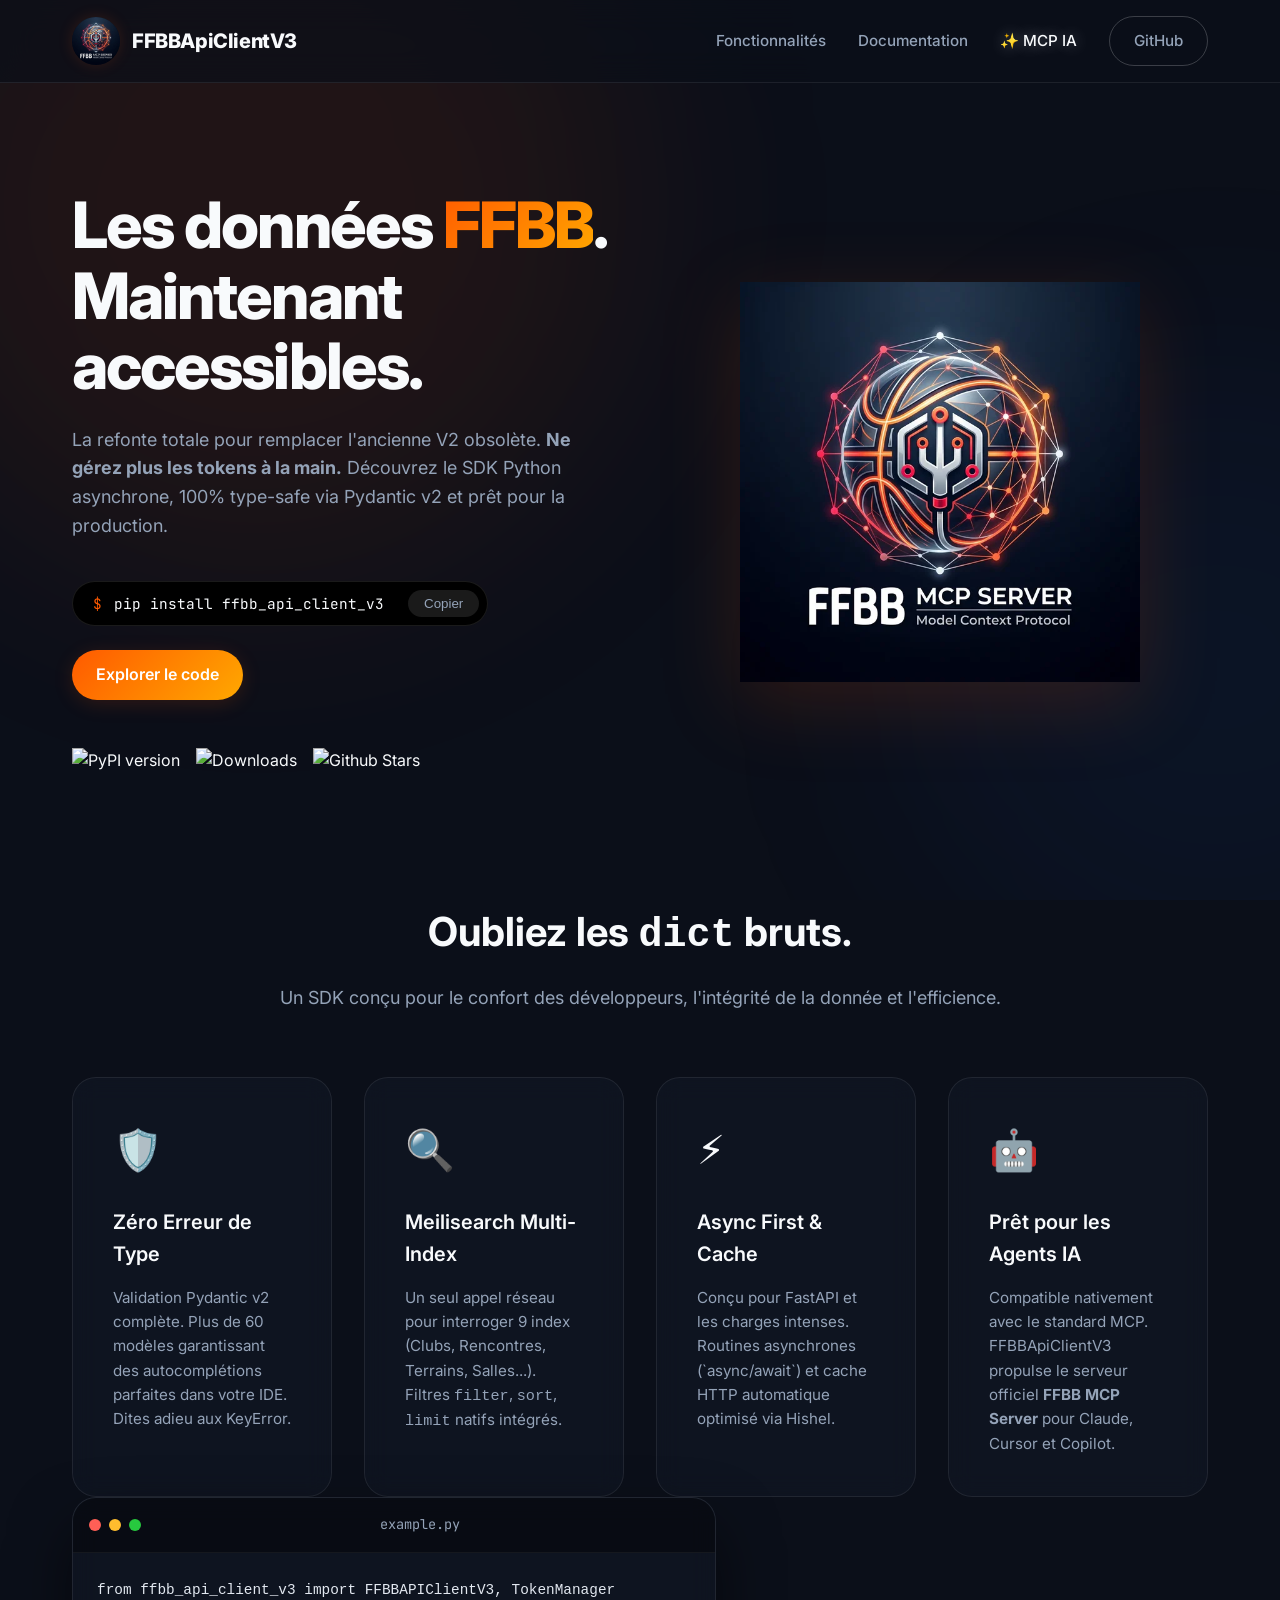
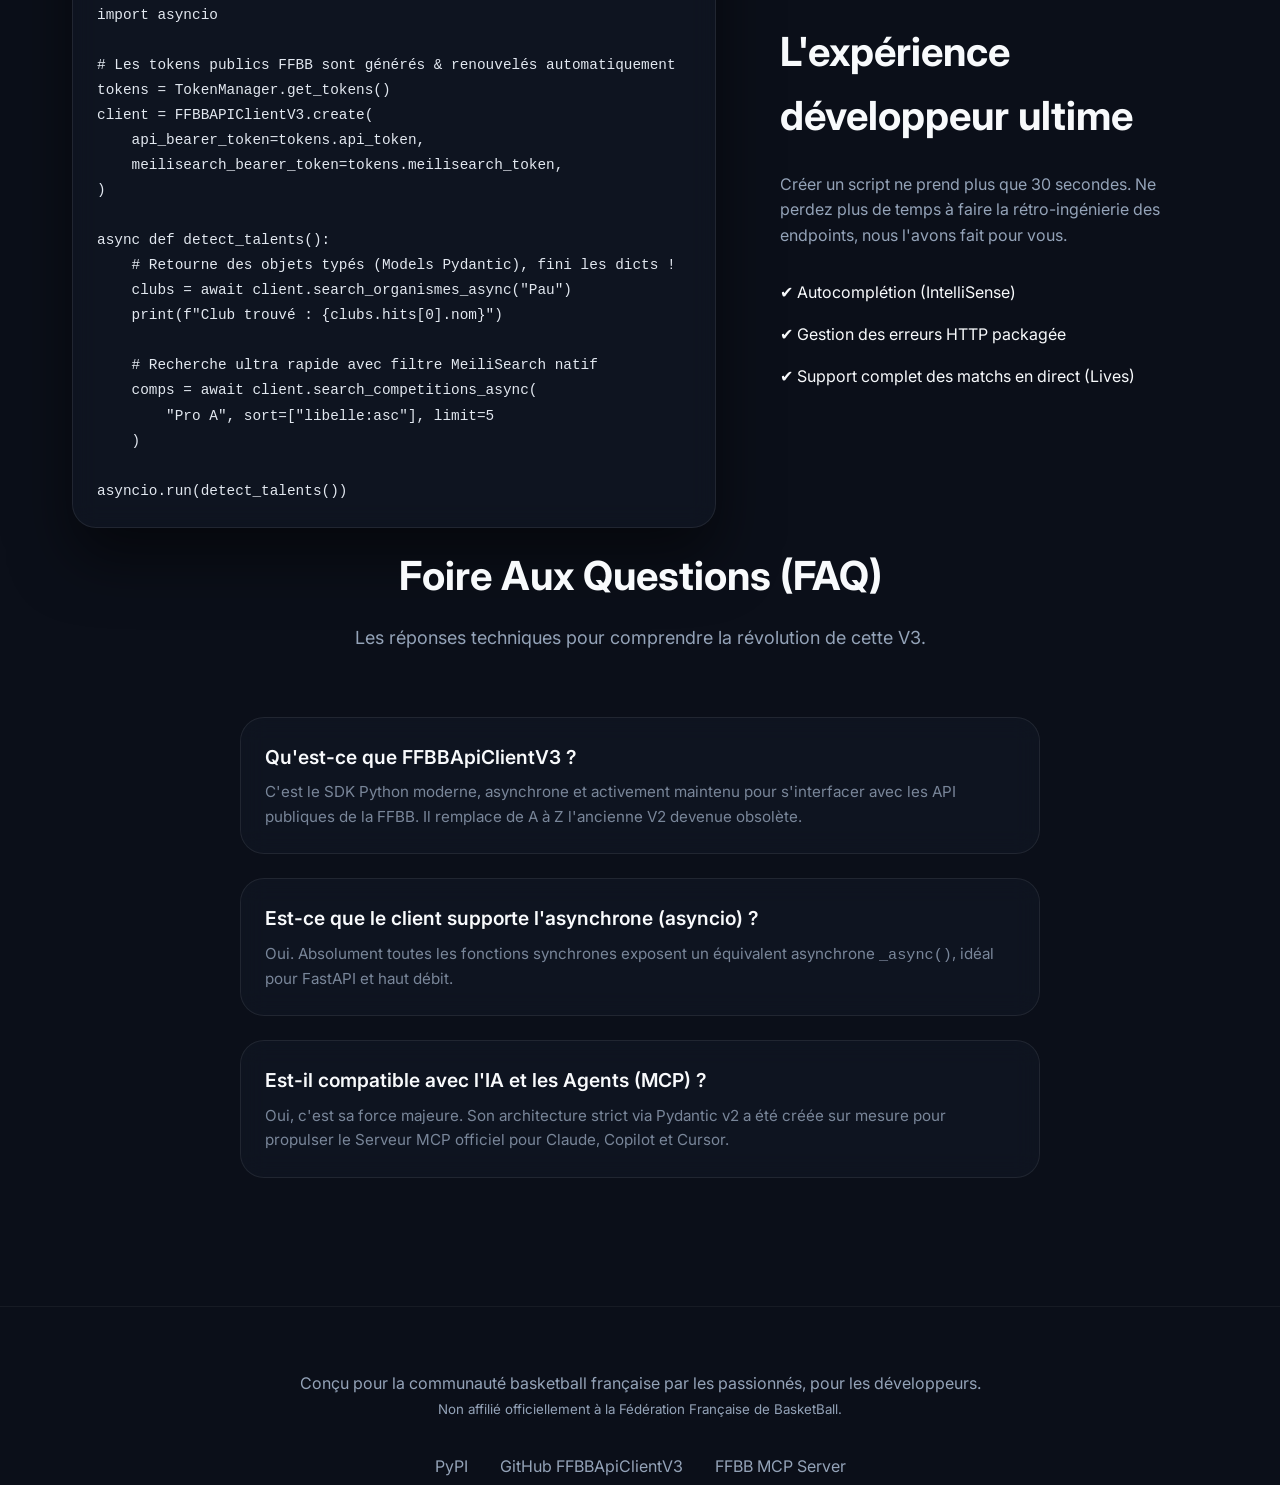
==== index.html @ 58bd7d93 "Deploy website from f0a9eda13e85a540951c4435b79d51ee5d0b53ab" ====
<!DOCTYPE html>
<html lang="fr">
<head>
    <meta charset="UTF-8">
    <meta name="viewport" content="width=device-width, initial-scale=1.0">
    <meta name="description" content="La refonte totale (réécrite de A à Z) de l'ancien client FFBB (V2). FFBBApiClientV3 est le SDK Python moderne, async, et prêt pour l'IA (MCP) pour exploiter les statistiques de Basket France.">
    <meta name="keywords" content="FFBB API, Python SDK, Basketball API, FFBB MCP, Pydantic, Meilisearch, Scraping Basket, Sports Data, AI Agents, Basket France, Statistiques FFBB">
    <meta name="author" content="nickdesi">
    <meta name="robots" content="index, follow">
    <meta name="google-site-verification" content="TEp_bPvybWrZe459iOjSpw6Wixrfol9tAeqlJ4TYw1w" />

    <title>FFBBApiClientV3 | Le SDK Python pour l'API FFBB</title>

    <!-- Open Graph Data -->
    <meta property="og:title" content="FFBBApiClientV3 | Python SDK pour la FFBB">
    <meta property="og:description" content="Type-safe, async, cache implicite et recherche multi-index. L'outil ultime pour manipuler les données du basketball français.">
    <meta property="og:type" content="website">
    <meta property="og:url" content="https://nickdesi.github.io/FFBBApiClientV3/"> <!-- Replace with true URL if needed -->
    <meta property="og:image" content="assets/logo.webp">

    <!-- Fonts -->
    <link rel="preconnect" href="https://fonts.googleapis.com">
    <link rel="preconnect" href="https://fonts.gstatic.com" crossorigin>
    <link href="https://fonts.googleapis.com/css2?family=Inter:wght@300;400;600;800&family=JetBrains+Mono:wght@400;700&display=swap" rel="stylesheet">

    <!-- CSS -->
    <link rel="stylesheet" href="css/style.css">

    <!-- Software Schema.org JSON-LD -->
    <script type="application/ld+json">
    {
      "@context": "https://schema.org",
      "@type": "SoftwareApplication",
      "name": "FFBBApiClientV3",
      "applicationCategory": "DeveloperApplication",
      "developer": {
        "@type": "Person",
        "name": "Nicolas",
        "url": "https://github.com/nickdesi"
      },
      "dateModified": "2026-04-20T17:00:00+00:00",
      "description": "La refonte totale et moderne pour interagir avec les APIs de la Fédération Française de BasketBall (FFBB), incluant Pydantic, support asynchrone natif, et Serveur MCP pour l'IA.",
      "operatingSystem": "All",
      "softwareVersion": "1.7.1",
      "url": "https://github.com/nickdesi/FFBBApiClientV3",
      "offers": {
        "@type": "Offer",
        "price": "0.00",
        "priceCurrency": "EUR"
      }
    }
    </script>

    <!-- FAQ Schema.org JSON-LD -->
    <script type="application/ld+json">
    {
      "@context": "https://schema.org",
      "@type": "FAQPage",
      "mainEntity": [{
        "@type": "Question",
        "name": "Qu'est-ce que FFBBApiClientV3 ?",
        "acceptedAnswer": {
          "@type": "Answer",
          "text": "C'est le SDK Python moderne, asynchrone et activement maintenu pour s'interfacer avec les API publiques de la Fédération Française de BasketBall (FFBB). La refonte totale permet de récupérer salles, calendriers, classements et statistiques avec une fiabilité totale."
        }
      }, {
        "@type": "Question",
        "name": "Est-ce que FFBBApiClientV3 supporte l'asynchrone (asyncio) ?",
        "acceptedAnswer": {
          "@type": "Answer",
          "text": "Oui. Absolument toutes les fonctions exposent un équivalent _async() optimisé pour asyncio et FastAPI."
        }
      }, {
        "@type": "Question",
        "name": "FFBBApiClientV3 est-il compatible avec l'IA et les Agents (MCP) ?",
        "acceptedAnswer": {
          "@type": "Answer",
          "text": "Oui. Son architecture type-safe via Pydantic v2 a été pensée pour piloter le FFBB MCP Server officiel, exploitable par Claude, Cursor ou Copilot."
        }
      }]
    }
    </script>
</head>
<body>
    <div class="background-effects">
        <div class="glow-orb orb-1"></div>
        <div class="glow-orb orb-2"></div>
    </div>

    <header class="glass-header">
        <div class="container header-container">
            <div class="logo-area">
                <img src="assets/logo.webp" alt="FFBBApiClientV3 Logo" class="brand-logo" width="48" height="48">
                <span class="brand-text">FFBBApiClientV3</span>
            </div>
            <nav class="main-nav">
                <a href="#features">Fonctionnalités</a>
                <a href="#code">Documentation</a>
                <a href="https://github.com/nickdesi/FFBB-MCP-Server" target="_blank" class="nav-glow">✨ MCP IA</a>
                <a href="https://github.com/nickdesi/FFBBApiClientV3" class="btn btn-outline" target="_blank">GitHub</a>
            </nav>
        </div>
    </header>

    <main>
        <section class="hero container">
            <div class="hero-content">
                <h1 class="hero-title">
                    Les données <span class="text-gradient">FFBB</span>.<br>
                    Maintenant accessibles.
                </h1>
                <p class="hero-subtitle">
                    La refonte totale pour remplacer l'ancienne V2 obsolète.
                    <strong>Ne gérez plus les tokens à la main.</strong> Découvrez le SDK Python asynchrone, 100% type-safe via Pydantic v2 et prêt pour la production.
                </p>
                <div class="hero-ctas">
                    <div class="terminal-install">
                        <span class="prompt">$</span> pip install ffbb_api_client_v3
                        <button class="copy-btn" onclick="navigator.clipboard.writeText('pip install ffbb_api_client_v3')">Copier</button>
                    </div>
                    <a href="#code" class="btn btn-primary">Explorer le code</a>
                </div>
                <div class="badges">
                    <img src="https://img.shields.io/pypi/v/ffbb_api_client_v3?color=blue&label=PyPI&logo=python" alt="PyPI version">
                    <img src="https://img.shields.io/pypi/dm/ffbb_api_client_v3?label=downloads%2Fmonth&color=orange" alt="Downloads">
                    <img src="https://img.shields.io/github/stars/nickdesi/FFBBApiClientV3?style=social" alt="Github Stars">
                </div>
            </div>
            <div class="hero-visual">
                <img src="assets/logo.webp" alt="Visuel FFBBApiClientV3" class="floating-logo" loading="lazy">
            </div>
        </section>

        <section id="features" class="container features-section">
            <div class="section-heading text-center">
                <h2>Oubliez les <code>dict</code> bruts.</h2>
                <p>Un SDK conçu pour le confort des développeurs, l'intégrité de la donnée et l'efficience.</p>
            </div>

            <div class="grid features-grid">
                <article class="feature-card glass-panel">
                    <div class="feature-icon">🛡️</div>
                    <h3>Zéro Erreur de Type</h3>
                    <p>Validation Pydantic v2 complète. Plus de 60 modèles garantissant des autocomplétions parfaites dans votre IDE. Dites adieu aux KeyError.</p>
                </article>
                <article class="feature-card glass-panel">
                    <div class="feature-icon">🔍</div>
                    <h3>Meilisearch Multi-Index</h3>
                    <p>Un seul appel réseau pour interroger 9 index (Clubs, Rencontres, Terrains, Salles...). Filtres <code>filter</code>, <code>sort</code>, <code>limit</code> natifs intégrés.</p>
                </article>
                <article class="feature-card glass-panel">
                    <div class="feature-icon">⚡</div>
                    <h3>Async First & Cache</h3>
                    <p>Conçu pour FastAPI et les charges intenses. Routines asynchrones (`async/await`) et cache HTTP automatique optimisé via Hishel.</p>
                </article>
                <article class="feature-card glass-panel">
                    <div class="feature-icon">🤖</div>
                    <h3>Prêt pour les Agents IA</h3>
                    <p>Compatible nativement avec le standard MCP. FFBBApiClientV3 propulse le serveur officiel <strong>FFBB MCP Server</strong> pour Claude, Cursor et Copilot.</p>
                </article>
            </div>
        </section>

        <section id="code" class="code-section container">
            <div class="code-wrapper glass-panel">
                <div class="code-header">
                    <div class="mac-buttons">
                        <span></span><span></span><span></span>
                    </div>
                    <div class="file-name">example.py</div>
                </div>
                <pre><code class="language-python">from ffbb_api_client_v3 import FFBBAPIClientV3, TokenManager
import asyncio

# Les tokens publics FFBB sont générés & renouvelés automatiquement
tokens = TokenManager.get_tokens()
client = FFBBAPIClientV3.create(
    api_bearer_token=tokens.api_token,
    meilisearch_bearer_token=tokens.meilisearch_token,
)

async def detect_talents():
    # Retourne des objets typés (Models Pydantic), fini les dicts !
    clubs = await client.search_organismes_async("Pau")
    print(f"Club trouvé : {clubs.hits[0].nom}")

    # Recherche ultra rapide avec filtre MeiliSearch natif
    comps = await client.search_competitions_async(
        "Pro A", sort=["libelle:asc"], limit=5
    )

asyncio.run(detect_talents())</code></pre>
            </div>
            <div class="code-content text-left">
                <h2>L'expérience développeur ultime</h2>
                <p>Créer un script ne prend plus que 30 secondes. Ne perdez plus de temps à faire la rétro-ingénierie des endpoints, nous l'avons fait pour vous.</p>
                <ul class="check-list">
                    <li>✔️ Autocomplétion (IntelliSense)</li>
                    <li>✔️ Gestion des erreurs HTTP packagée</li>
                    <li>✔️ Support complet des matchs en direct (Lives)</li>
                </ul>
            </div>
        </section>

    </main>

    <section id="faq" class="container features-section" style="padding-top: 1rem;">
        <div class="section-heading text-center">
            <h2>Foire Aux Questions (FAQ)</h2>
            <p>Les réponses techniques pour comprendre la révolution de cette V3.</p>
        </div>
        <div class="grid features-grid" style="grid-template-columns: 1fr; max-width: 800px; margin: 0 auto; gap: 1.5rem;">
            <article class="feature-card glass-panel" style="padding: 1.5rem; text-align: left;">
                <h3 style="margin-bottom: 0.5rem; font-size: 1.2rem;">Qu'est-ce que FFBBApiClientV3 ?</h3>
                <p style="opacity: 0.8; font-size: 0.95rem;">C'est le SDK Python moderne, asynchrone et activement maintenu pour s'interfacer avec les API publiques de la FFBB. Il remplace de A à Z l'ancienne V2 devenue obsolète.</p>
            </article>
            <article class="feature-card glass-panel" style="padding: 1.5rem; text-align: left;">
                <h3 style="margin-bottom: 0.5rem; font-size: 1.2rem;">Est-ce que le client supporte l'asynchrone (asyncio) ?</h3>
                <p style="opacity: 0.8; font-size: 0.95rem;">Oui. Absolument toutes les fonctions synchrones exposent un équivalent asynchrone <code>_async()</code>, idéal pour FastAPI et haut débit.</p>
            </article>
            <article class="feature-card glass-panel" style="padding: 1.5rem; text-align: left;">
                <h3 style="margin-bottom: 0.5rem; font-size: 1.2rem;">Est-il compatible avec l'IA et les Agents (MCP) ?</h3>
                <p style="opacity: 0.8; font-size: 0.95rem;">Oui, c'est sa force majeure. Son architecture strict via Pydantic v2 a été créée sur mesure pour propulser le Serveur MCP officiel pour Claude, Copilot et Cursor.</p>
            </article>
        </div>
    </section>

    <footer class="footer">
        <div class="container text-center">
            <p>Conçu pour la communauté basketball française par les passionnés, pour les développeurs.</p>
            <p><small>Non affilié officiellement à la Fédération Française de BasketBall.</small></p>
            <div class="footer-links">
                <a href="https://pypi.org/project/ffbb_api_client_v3/">PyPI</a>
                <a href="https://github.com/nickdesi/FFBBApiClientV3">GitHub FFBBApiClientV3</a>
                <a href="https://github.com/nickdesi/FFBB-MCP-Server">FFBB MCP Server</a>
            </div>
        </div>
    </footer>

    <!-- Script for minimal interaction -->
    <script>
        // Smooth reveal on scroll
        const observerOptions = { root: null, threshold: 0.1, rootMargin: '0px' };
        const observer = new IntersectionObserver((entries) => {
            entries.forEach(entry => {
                if (entry.isIntersecting) {
                    entry.target.classList.add('revealed');
                    observer.unobserve(entry.target);
                }
            });
        }, observerOptions);

        document.querySelectorAll('section, .feature-card').forEach(el => observer.observe(el));
    </script>
</body>
</html>
---- css/style.css ----
/* Modern CSS Design System */
:root {
    --bg-base: #0B0F19;
    --bg-surface: rgba(18, 24, 38, 0.6);
    --bg-surface-hover: rgba(26, 35, 50, 0.8);
    --text-primary: #f8fafc;
    --text-secondary: #94a3b8;
    --brand-primary: #FF5A00; /* Orange Basketball */
    --brand-gradient: linear-gradient(135deg, #FF5A00 0%, #FFA800 100%);
    --glow-color: rgba(255, 90, 0, 0.15);

    --font-sans: 'Inter', system-ui, -apple-system, sans-serif;
    --font-mono: 'JetBrains Mono', monospace;

    --radius-md: 12px;
    --radius-lg: 24px;
    --radius-pill: 999px;

    --transition: all 0.3s cubic-bezier(0.4, 0, 0.2, 1);
    --glass-border: 1px solid rgba(255,255,255, 0.08);
}

* {
    margin: 0;
    padding: 0;
    box-sizing: border-box;
}

html {
    scroll-behavior: smooth;
}

body {
    background-color: var(--bg-base);
    color: var(--text-primary);
    font-family: var(--font-sans);
    line-height: 1.6;
    overflow-x: hidden;
    position: relative;
    -webkit-font-smoothing: antialiased;
}

/* Background Glow Effects */
.background-effects {
    position: fixed;
    top: 0;
    left: 0;
    width: 100vw;
    height: 100vh;
    z-index: -1;
    overflow: hidden;
    pointer-events: none;
}

.glow-orb {
    position: absolute;
    border-radius: 50%;
    filter: blur(120px);
    opacity: 0.6;
}

.orb-1 {
    top: -20%;
    left: -10%;
    width: 60vw;
    height: 60vw;
    background: var(--glow-color);
    animation: float 20s ease-in-out infinite alternate;
}

.orb-2 {
    bottom: -10%;
    right: -20%;
    width: 50vw;
    height: 50vw;
    background: rgba(37, 99, 235, 0.1);
    animation: float 25s ease-in-out infinite alternate-reverse;
}

@keyframes float {
    0% { transform: translate(0, 0) scale(1); }
    100% { transform: translate(50px, 50px) scale(1.1); }
}

/* Layout */
.container {
    width: 100%;
    max-width: 1200px;
    margin: 0 auto;
    padding: 0 2rem;
}

.text-center { text-align: center; }
.text-left { text-align: left; }

/* Utilities */
.text-gradient {
    background: var(--brand-gradient);
    -webkit-background-clip: text;
    -webkit-text-fill-color: transparent;
    background-clip: text;
}

/* Header */
.glass-header {
    position: fixed;
    top: 0;
    width: 100%;
    padding: 1rem 0;
    background: rgba(11, 15, 25, 0.7);
    backdrop-filter: blur(16px);
    -webkit-backdrop-filter: blur(16px);
    border-bottom: var(--glass-border);
    z-index: 100;
}

.header-container {
    display: flex;
    justify-content: space-between;
    align-items: center;
}

.logo-area {
    display: flex;
    align-items: center;
    gap: 0.75rem;
    font-weight: 800;
    font-size: 1.25rem;
    letter-spacing: -0.02em;
}

.brand-logo {
    border-radius: 50%;
    box-shadow: 0 0 15px var(--glow-color);
}

.main-nav {
    display: flex;
    gap: 2rem;
    align-items: center;
}

.main-nav a {
    color: var(--text-secondary);
    text-decoration: none;
    font-weight: 500;
    font-size: 0.95rem;
    transition: var(--transition);
}

.main-nav a:hover, .main-nav a.nav-glow {
    color: var(--text-primary);
}

.nav-glow {
    text-shadow: 0 0 15px rgba(255,255,255,0.4);
}

/* Buttons */
.btn {
    display: inline-flex;
    align-items: center;
    justify-content: center;
    padding: 0.75rem 1.5rem;
    border-radius: var(--radius-pill);
    font-weight: 600;
    text-decoration: none;
    transition: var(--transition);
    cursor: pointer;
    border: none;
}

.btn-outline {
    background: transparent;
    border: 1px solid rgba(255,255,255,0.2);
    color: var(--text-primary);
}

.btn-outline:hover {
    background: rgba(255,255,255,0.05);
    border-color: rgba(255,255,255,0.4);
}

.btn-primary {
    background: var(--brand-gradient);
    color: #fff;
    box-shadow: 0 4px 20px var(--glow-color);
}

.btn-primary:hover {
    transform: translateY(-2px);
    box-shadow: 0 8px 30px var(--glow-color);
}

/* Main Content Patterns */
section {
    padding: 8rem 0 4rem;
    opacity: 0;
    transform: translateY(20px);
    transition: all 0.8s ease-out;
}

section.revealed {
    opacity: 1;
    transform: translateY(0);
}

/* Hero Section */
.hero {
    display: flex;
    align-items: center;
    gap: 4rem;
    min-height: 100vh;
    padding-top: 10rem;
    padding-bottom: 6rem;
}

.hero-content {
    flex: 1;
}

.hero-title {
    font-size: clamp(3rem, 5vw, 4.5rem);
    line-height: 1.1;
    font-weight: 800;
    letter-spacing: -0.03em;
    margin-bottom: 1.5rem;
}

.hero-subtitle {
    font-size: 1.125rem;
    color: var(--text-secondary);
    margin-bottom: 2.5rem;
    max-width: 540px;
}

.hero-ctas {
    display: flex;
    align-items: center;
    gap: 1.5rem;
    margin-bottom: 3rem;
    flex-wrap: wrap;
}

.terminal-install {
    display: flex;
    align-items: center;
    background: #000;
    border: 1px solid rgba(255,255,255,0.1);
    padding: 0.5rem 0.5rem 0.5rem 1.25rem;
    border-radius: var(--radius-pill);
    font-family: var(--font-mono);
    font-size: 0.9rem;
}

.prompt {
    color: var(--brand-primary);
    margin-right: 0.75rem;
}

.copy-btn {
    background: rgba(255,255,255,0.1);
    border: none;
    color: var(--text-secondary);
    padding: 0.4rem 1rem;
    border-radius: var(--radius-pill);
    margin-left: 1.5rem;
    cursor: pointer;
    transition: var(--transition);
}

.copy-btn:hover {
    background: rgba(255,255,255,0.2);
    color: #fff;
}

.badges {
    display: flex;
    gap: 1rem;
    flex-wrap: wrap;
}

.hero-visual {
    flex: 1;
    display: flex;
    justify-content: center;
    align-items: center;
    position: relative;
}

.floating-logo {
    width: 80%;
    max-width: 400px;
    height: auto;
    animation: hover 6s ease-in-out infinite;
    filter: drop-shadow(0 20px 40px var(--glow-color));
}

@keyframes hover {
    0%, 100% { transform: translateY(0); }
    50% { transform: translateY(-20px); }
}

/* Glass Panels */
.glass-panel {
    background: var(--bg-surface);
    backdrop-filter: blur(12px);
    -webkit-backdrop-filter: blur(12px);
    border: var(--glass-border);
    border-radius: var(--radius-lg);
    transition: var(--transition);
}

.glass-panel:hover {
    background: var(--bg-surface-hover);
    border-color: rgba(255,255,255,0.2);
}

/* Features Grid */
.features-section .section-heading {
    margin-bottom: 4rem;
}

.section-heading h2 {
    font-size: 2.5rem;
    margin-bottom: 1rem;
}

.section-heading p {
    color: var(--text-secondary);
    font-size: 1.125rem;
}

.features-grid {
    display: grid;
    grid-template-columns: repeat(auto-fit, minmax(250px, 1fr));
    gap: 2rem;
}

.feature-card {
    padding: 2.5rem;
}

.feature-icon {
    font-size: 2.5rem;
    margin-bottom: 1.5rem;
}

.feature-card h3 {
    font-size: 1.25rem;
    margin-bottom: 1rem;
    font-weight: 600;
}

.feature-card p {
    color: var(--text-secondary);
    font-size: 0.95rem;
}

/* Code block section */
.code-section {
    display: flex;
    gap: 4rem;
    align-items: center;
}

.code-wrapper {
    flex: 1.2;
    overflow: hidden;
    box-shadow: 0 30px 60px rgba(0,0,0,0.5);
}

.code-header {
    background: rgba(0,0,0,0.4);
    padding: 1rem;
    display: flex;
    align-items: center;
    border-bottom: 1px solid rgba(255,255,255,0.05);
}

.mac-buttons {
    display: flex;
    gap: 8px;
}

.mac-buttons span {
    width: 12px;
    height: 12px;
    border-radius: 50%;
}

.mac-buttons span:nth-child(1) { background: #ff5f56; }
.mac-buttons span:nth-child(2) { background: #ffbd2e; }
.mac-buttons span:nth-child(3) { background: #27c93f; }

.code-header .file-name {
    margin: 0 auto;
    font-family: var(--font-mono);
    color: var(--text-secondary);
    font-size: 0.85rem;
}

pre {
    padding: 1.5rem;
    overflow-x: auto;
    font-family: var(--font-mono);
    font-size: 0.9rem;
    line-height: 1.6;
    color: #e2e8f0;
}

.code-content {
    flex: 0.8;
}

.code-content h2 {
    font-size: 2.5rem;
    margin-bottom: 1.5rem;
}

.code-content p {
    color: var(--text-secondary);
    margin-bottom: 2rem;
}

.check-list {
    list-style: none;
}

.check-list li {
    margin-bottom: 1rem;
    color: #f8fafc;
    display: flex;
    align-items: center;
    gap: 0.5rem;
}

/* Footer */
.footer {
    padding: 4rem 0 2rem;
    border-top: 1px solid rgba(255,255,255,0.05);
    margin-top: 8rem;
    color: var(--text-secondary);
}

.footer-links {
    margin-top: 2rem;
    display: flex;
    justify-content: center;
    gap: 2rem;
}

.footer-links a {
    color: var(--text-secondary);
    text-decoration: none;
    transition: var(--transition);
}

.footer-links a:hover {
    color: var(--brand-primary);
}

/* Responsive */
@media (max-width: 900px) {
    .hero {
        flex-direction: column;
        padding-top: 6rem;
        text-align: center;
    }

    .hero-subtitle {
        margin: 0 auto 2.5rem;
    }

    .hero-ctas {
        justify-content: center;
    }

    .badges {
        justify-content: center;
    }

    .code-section {
        flex-direction: column;
    }

    .main-nav {
        display: none; /* simple mobile nav approach */
    }
}
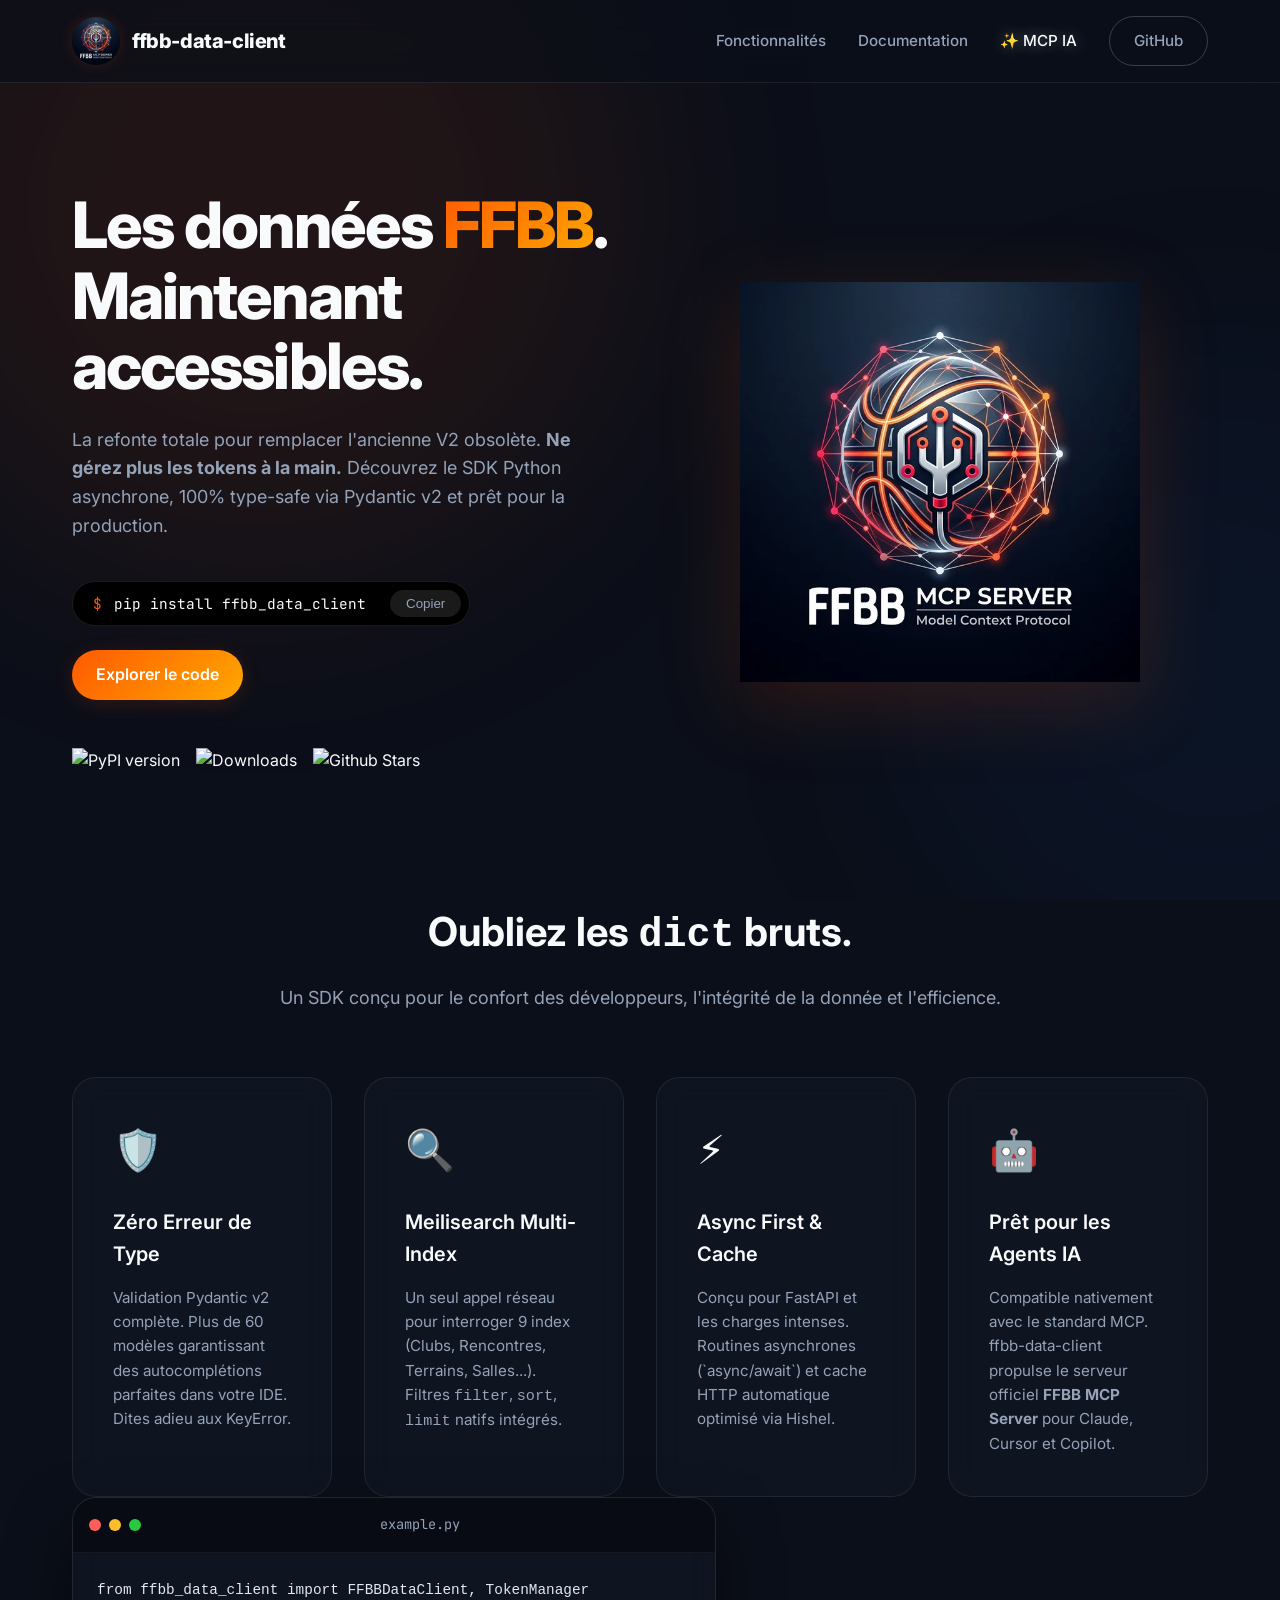
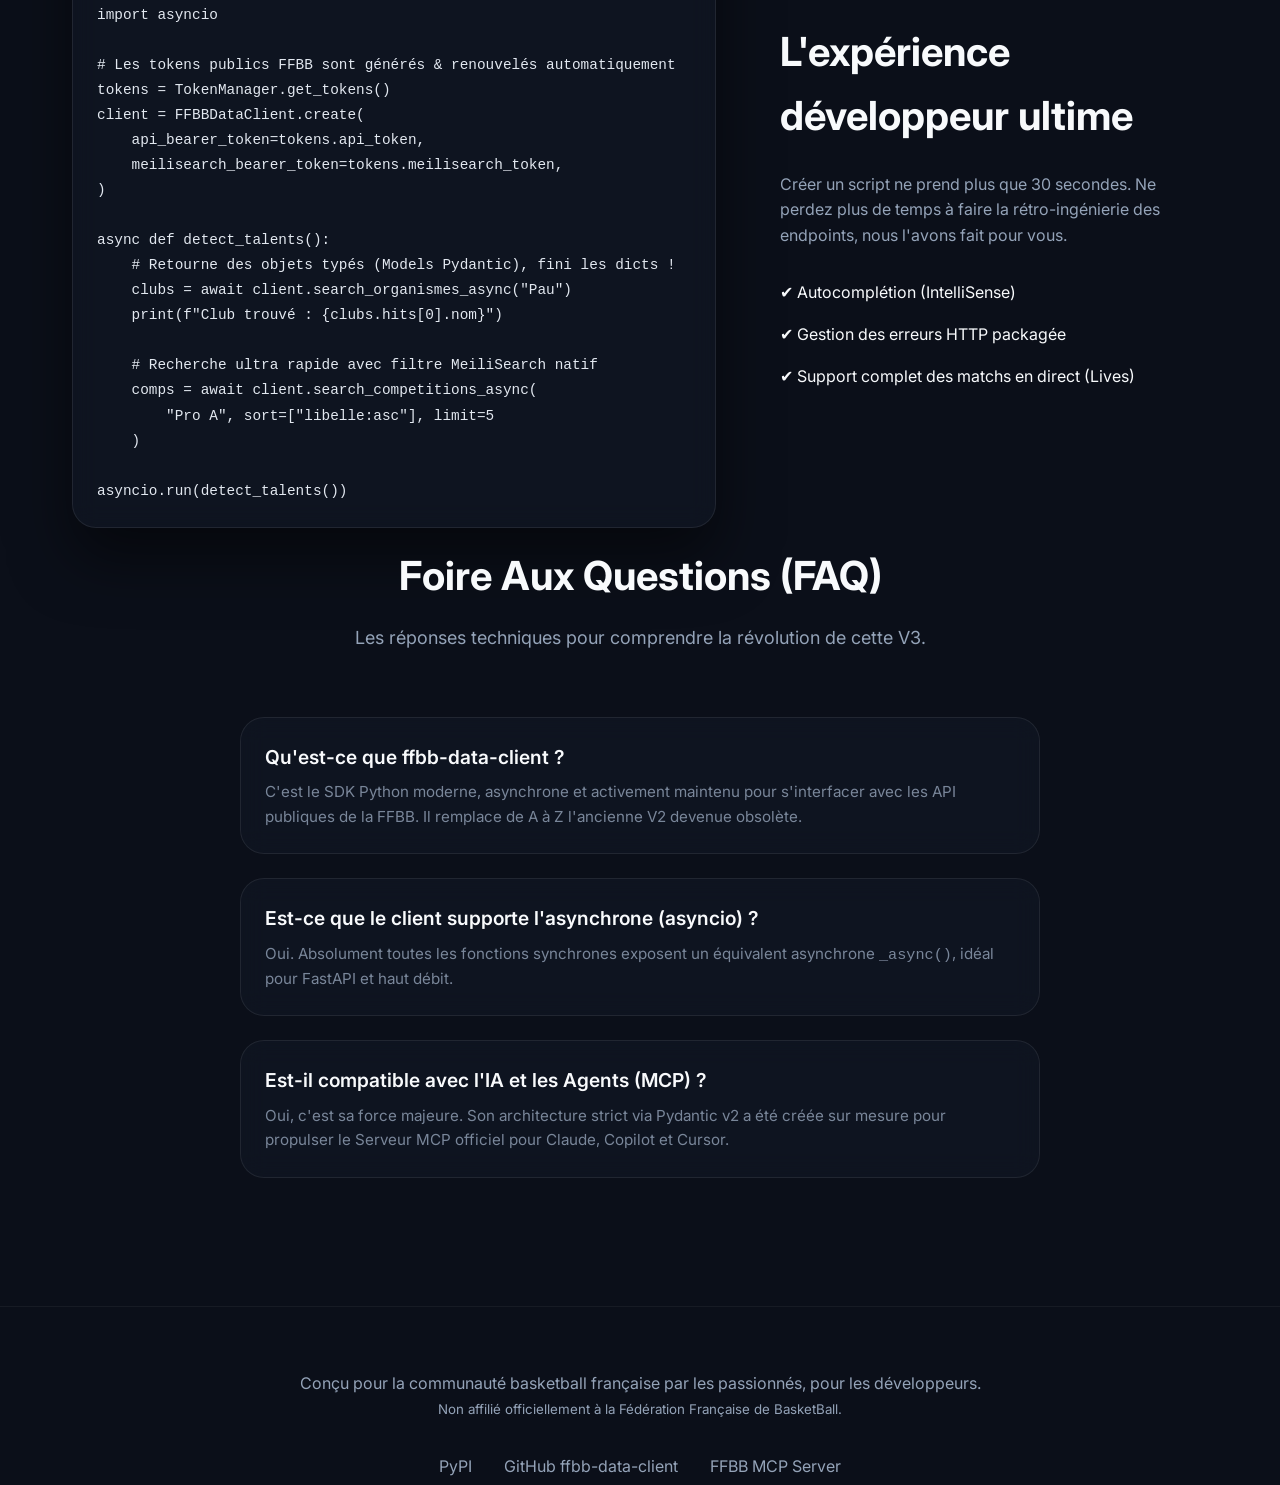
==== commit 7806471e: "Deploy website from f0cd4b8f839052bb5f5044a4130222f7292097c7" ====
--- a/index.html
+++ b/index.html
@@ -3,19 +3,19 @@
 <head>
     <meta charset="UTF-8">
     <meta name="viewport" content="width=device-width, initial-scale=1.0">
-    <meta name="description" content="La refonte totale (réécrite de A à Z) de l'ancien client FFBB (V2). FFBBApiClientV3 est le SDK Python moderne, async, et prêt pour l'IA (MCP) pour exploiter les statistiques de Basket France.">
+    <meta name="description" content="La refonte totale (réécrite de A à Z) de l'ancien client FFBB (V2). ffbb-data-client est le SDK Python moderne, async, et prêt pour l'IA (MCP) pour exploiter les statistiques de Basket France.">
     <meta name="keywords" content="FFBB API, Python SDK, Basketball API, FFBB MCP, Pydantic, Meilisearch, Scraping Basket, Sports Data, AI Agents, Basket France, Statistiques FFBB">
     <meta name="author" content="nickdesi">
     <meta name="robots" content="index, follow">
     <meta name="google-site-verification" content="TEp_bPvybWrZe459iOjSpw6Wixrfol9tAeqlJ4TYw1w" />
 
-    <title>FFBBApiClientV3 | Le SDK Python pour l'API FFBB</title>
+    <title>ffbb-data-client | Le SDK Python pour l'API FFBB</title>
 
     <!-- Open Graph Data -->
-    <meta property="og:title" content="FFBBApiClientV3 | Python SDK pour la FFBB">
+    <meta property="og:title" content="ffbb-data-client | Python SDK pour la FFBB">
     <meta property="og:description" content="Type-safe, async, cache implicite et recherche multi-index. L'outil ultime pour manipuler les données du basketball français.">
     <meta property="og:type" content="website">
-    <meta property="og:url" content="https://nickdesi.github.io/FFBBApiClientV3/"> <!-- Replace with true URL if needed -->
+    <meta property="og:url" content="https://nickdesi.github.io/ffbb-data-client/"> <!-- Replace with true URL if needed -->
     <meta property="og:image" content="assets/logo.webp">
 
     <!-- Fonts -->
@@ -31,7 +31,7 @@
     {
       "@context": "https://schema.org",
       "@type": "SoftwareApplication",
-      "name": "FFBBApiClientV3",
+      "name": "ffbb-data-client",
       "applicationCategory": "DeveloperApplication",
       "developer": {
         "@type": "Person",
@@ -41,8 +41,8 @@
       "dateModified": "2026-04-20T17:00:00+00:00",
       "description": "La refonte totale et moderne pour interagir avec les APIs de la Fédération Française de BasketBall (FFBB), incluant Pydantic, support asynchrone natif, et Serveur MCP pour l'IA.",
       "operatingSystem": "All",
-      "softwareVersion": "1.7.1",
-      "url": "https://github.com/nickdesi/FFBBApiClientV3",
+      "softwareVersion": "2.0.0",
+      "url": "https://github.com/nickdesi/ffbb-data-client",
       "offers": {
         "@type": "Offer",
         "price": "0.00",
@@ -58,21 +58,21 @@
       "@type": "FAQPage",
       "mainEntity": [{
         "@type": "Question",
-        "name": "Qu'est-ce que FFBBApiClientV3 ?",
+        "name": "Qu'est-ce que ffbb-data-client ?",
         "acceptedAnswer": {
           "@type": "Answer",
           "text": "C'est le SDK Python moderne, asynchrone et activement maintenu pour s'interfacer avec les API publiques de la Fédération Française de BasketBall (FFBB). La refonte totale permet de récupérer salles, calendriers, classements et statistiques avec une fiabilité totale."
         }
       }, {
         "@type": "Question",
-        "name": "Est-ce que FFBBApiClientV3 supporte l'asynchrone (asyncio) ?",
+        "name": "Est-ce que ffbb-data-client supporte l'asynchrone (asyncio) ?",
         "acceptedAnswer": {
           "@type": "Answer",
           "text": "Oui. Absolument toutes les fonctions exposent un équivalent _async() optimisé pour asyncio et FastAPI."
         }
       }, {
         "@type": "Question",
-        "name": "FFBBApiClientV3 est-il compatible avec l'IA et les Agents (MCP) ?",
+        "name": "ffbb-data-client est-il compatible avec l'IA et les Agents (MCP) ?",
         "acceptedAnswer": {
           "@type": "Answer",
           "text": "Oui. Son architecture type-safe via Pydantic v2 a été pensée pour piloter le FFBB MCP Server officiel, exploitable par Claude, Cursor ou Copilot."
@@ -90,14 +90,14 @@
     <header class="glass-header">
         <div class="container header-container">
             <div class="logo-area">
-                <img src="assets/logo.webp" alt="FFBBApiClientV3 Logo" class="brand-logo" width="48" height="48">
-                <span class="brand-text">FFBBApiClientV3</span>
+                <img src="assets/logo.webp" alt="ffbb-data-client Logo" class="brand-logo" width="48" height="48">
+                <span class="brand-text">ffbb-data-client</span>
             </div>
             <nav class="main-nav">
                 <a href="#features">Fonctionnalités</a>
                 <a href="#code">Documentation</a>
                 <a href="https://github.com/nickdesi/FFBB-MCP-Server" target="_blank" class="nav-glow">✨ MCP IA</a>
-                <a href="https://github.com/nickdesi/FFBBApiClientV3" class="btn btn-outline" target="_blank">GitHub</a>
+                <a href="https://github.com/nickdesi/ffbb-data-client" class="btn btn-outline" target="_blank">GitHub</a>
             </nav>
         </div>
     </header>
@@ -115,19 +115,19 @@
                 </p>
                 <div class="hero-ctas">
                     <div class="terminal-install">
-                        <span class="prompt">$</span> pip install ffbb_api_client_v3
-                        <button class="copy-btn" onclick="navigator.clipboard.writeText('pip install ffbb_api_client_v3')">Copier</button>
+                        <span class="prompt">$</span> pip install ffbb_data_client
+                        <button class="copy-btn" onclick="navigator.clipboard.writeText('pip install ffbb_data_client')">Copier</button>
                     </div>
                     <a href="#code" class="btn btn-primary">Explorer le code</a>
                 </div>
                 <div class="badges">
-                    <img src="https://img.shields.io/pypi/v/ffbb_api_client_v3?color=blue&label=PyPI&logo=python" alt="PyPI version">
-                    <img src="https://img.shields.io/pypi/dm/ffbb_api_client_v3?label=downloads%2Fmonth&color=orange" alt="Downloads">
-                    <img src="https://img.shields.io/github/stars/nickdesi/FFBBApiClientV3?style=social" alt="Github Stars">
+                    <img src="https://img.shields.io/pypi/v/ffbb_data_client?color=blue&label=PyPI&logo=python" alt="PyPI version">
+                    <img src="https://img.shields.io/pypi/dm/ffbb_data_client?label=downloads%2Fmonth&color=orange" alt="Downloads">
+                    <img src="https://img.shields.io/github/stars/nickdesi/ffbb-data-client?style=social" alt="Github Stars">
                 </div>
             </div>
             <div class="hero-visual">
-                <img src="assets/logo.webp" alt="Visuel FFBBApiClientV3" class="floating-logo" loading="lazy">
+                <img src="assets/logo.webp" alt="Visuel ffbb-data-client" class="floating-logo" loading="lazy">
             </div>
         </section>
 
@@ -156,7 +156,7 @@
                 <article class="feature-card glass-panel">
                     <div class="feature-icon">🤖</div>
                     <h3>Prêt pour les Agents IA</h3>
-                    <p>Compatible nativement avec le standard MCP. FFBBApiClientV3 propulse le serveur officiel <strong>FFBB MCP Server</strong> pour Claude, Cursor et Copilot.</p>
+                    <p>Compatible nativement avec le standard MCP. ffbb-data-client propulse le serveur officiel <strong>FFBB MCP Server</strong> pour Claude, Cursor et Copilot.</p>
                 </article>
             </div>
         </section>
@@ -169,12 +169,12 @@
                     </div>
                     <div class="file-name">example.py</div>
                 </div>
-                <pre><code class="language-python">from ffbb_api_client_v3 import FFBBAPIClientV3, TokenManager
+                <pre><code class="language-python">from ffbb_data_client import FFBBDataClient, TokenManager
 import asyncio
 
 # Les tokens publics FFBB sont générés & renouvelés automatiquement
 tokens = TokenManager.get_tokens()
-client = FFBBAPIClientV3.create(
+client = FFBBDataClient.create(
     api_bearer_token=tokens.api_token,
     meilisearch_bearer_token=tokens.meilisearch_token,
 )
@@ -211,7 +211,7 @@
         </div>
         <div class="grid features-grid" style="grid-template-columns: 1fr; max-width: 800px; margin: 0 auto; gap: 1.5rem;">
             <article class="feature-card glass-panel" style="padding: 1.5rem; text-align: left;">
-                <h3 style="margin-bottom: 0.5rem; font-size: 1.2rem;">Qu'est-ce que FFBBApiClientV3 ?</h3>
+                <h3 style="margin-bottom: 0.5rem; font-size: 1.2rem;">Qu'est-ce que ffbb-data-client ?</h3>
                 <p style="opacity: 0.8; font-size: 0.95rem;">C'est le SDK Python moderne, asynchrone et activement maintenu pour s'interfacer avec les API publiques de la FFBB. Il remplace de A à Z l'ancienne V2 devenue obsolète.</p>
             </article>
             <article class="feature-card glass-panel" style="padding: 1.5rem; text-align: left;">
@@ -230,8 +230,8 @@
             <p>Conçu pour la communauté basketball française par les passionnés, pour les développeurs.</p>
             <p><small>Non affilié officiellement à la Fédération Française de BasketBall.</small></p>
             <div class="footer-links">
-                <a href="https://pypi.org/project/ffbb_api_client_v3/">PyPI</a>
-                <a href="https://github.com/nickdesi/FFBBApiClientV3">GitHub FFBBApiClientV3</a>
+                <a href="https://pypi.org/project/ffbb_data_client/">PyPI</a>
+                <a href="https://github.com/nickdesi/ffbb-data-client">GitHub ffbb-data-client</a>
                 <a href="https://github.com/nickdesi/FFBB-MCP-Server">FFBB MCP Server</a>
             </div>
         </div>
